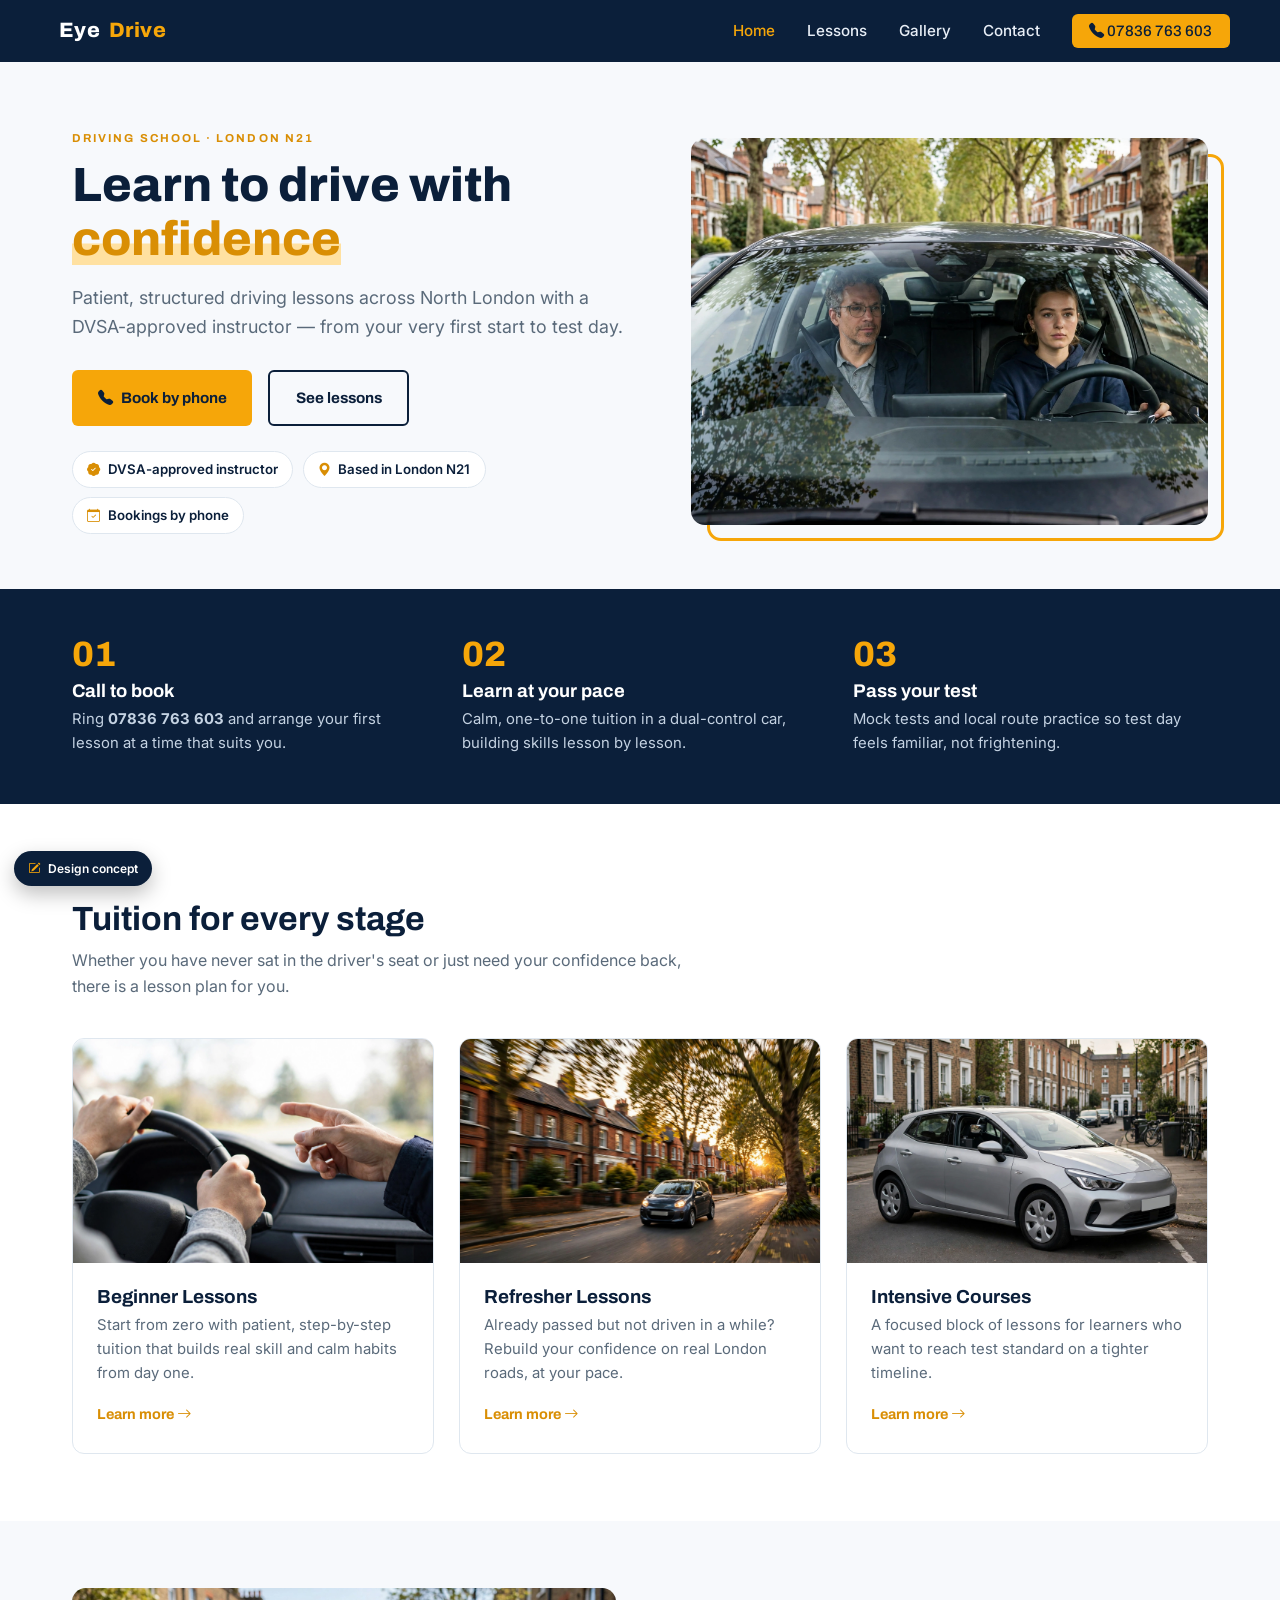
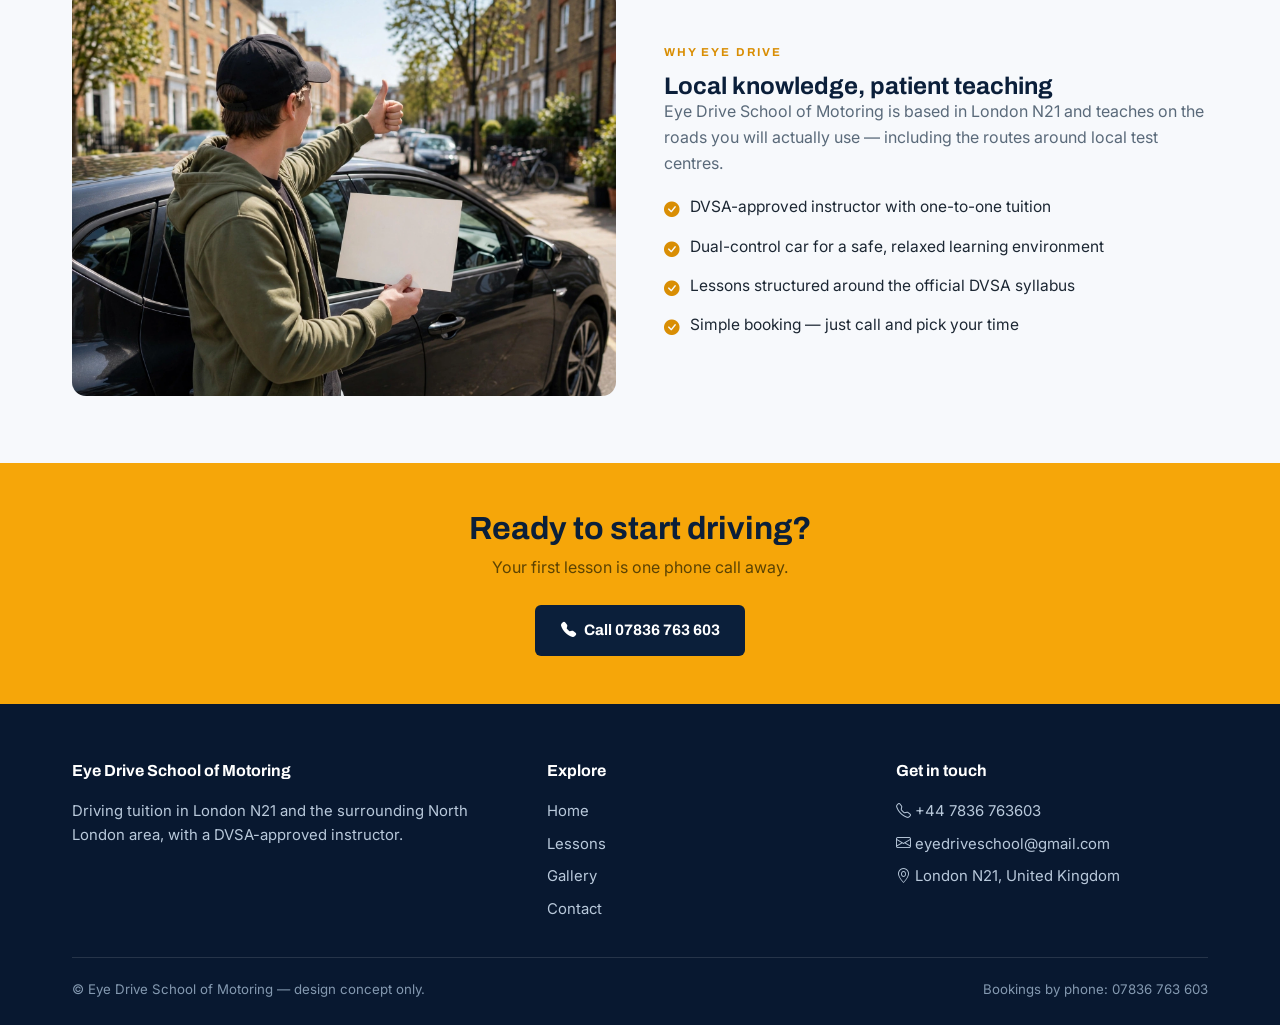
==== index.html @ cfa3694e "Demo website concept for Eye Drive School of Motoring (London, UK)" ====
<!doctype html>
<html lang="en">
<head>
<meta charset="utf-8">
<meta name="viewport" content="width=device-width, initial-scale=1">
<title>Eye Drive School of Motoring — Driving Lessons in London N21</title>
<meta name="description" content="Driving lessons in London N21 with a DVSA-approved instructor. Beginner, refresher and intensive lessons. Bookings by phone.">
<link rel="preconnect" href="https://fonts.googleapis.com">
<link href="https://fonts.googleapis.com/css2?family=Archivo:wght@600;700;800&family=Inter:wght@400;500;600&display=swap" rel="stylesheet">
<link rel="stylesheet" href="https://cdn.jsdelivr.net/npm/bootstrap-icons@1.11.3/font/bootstrap-icons.min.css">
<link rel="stylesheet" href="styles.css">
</head>
<body>
<header class="site">
  <div class="wrap nav">
    <a class="logo" href="index.html"><i class="bi bi-steering-wheel"></i>Eye<span>Drive</span></a>
    <button class="nav-toggle" aria-label="Open menu" aria-expanded="false"><i class="bi bi-list"></i></button>
    <ul class="nav-links">
      <li><a href="index.html" class="active">Home</a></li>
      <li><a href="services.html">Lessons</a></li>
      <li><a href="gallery.html">Gallery</a></li>
      <li><a href="contact.html">Contact</a></li>
      <li><a class="nav-cta" href="tel:+447836763603"><i class="bi bi-telephone-fill"></i> 07836 763 603</a></li>
    </ul>
  </div>
</header>

<section class="hero">
  <div class="wrap hero-grid">
    <div>
      <p class="kicker">Driving school · London N21</p>
      <h1>Learn to drive with <em>confidence</em></h1>
      <p class="lede">Patient, structured driving lessons across North London with a DVSA-approved instructor — from your very first start to test day.</p>
      <div class="hero-actions">
        <a class="btn btn-amber" href="tel:+447836763603"><i class="bi bi-telephone-fill"></i> Book by phone</a>
        <a class="btn btn-ghost" href="services.html">See lessons</a>
      </div>
      <div class="chips">
        <span class="chip"><i class="bi bi-patch-check-fill"></i> DVSA-approved instructor</span>
        <span class="chip"><i class="bi bi-geo-alt-fill"></i> Based in London N21</span>
        <span class="chip"><i class="bi bi-calendar-check"></i> Bookings by phone</span>
      </div>
    </div>
    <div class="hero-photo">
      <img src="images/hero.webp" alt="A driving lesson on a leafy North London street">
    </div>
  </div>
</section>

<section class="steps">
  <div class="wrap steps-grid">
    <div class="step"><div class="num">01</div><h3>Call to book</h3><p>Ring <b>07836 763 603</b> and arrange your first lesson at a time that suits you.</p></div>
    <div class="step"><div class="num">02</div><h3>Learn at your pace</h3><p>Calm, one-to-one tuition in a dual-control car, building skills lesson by lesson.</p></div>
    <div class="step"><div class="num">03</div><h3>Pass your test</h3><p>Mock tests and local route practice so test day feels familiar, not frightening.</p></div>
  </div>
</section>

<section class="section">
  <div class="wrap">
    <div class="sec-head">
      <p class="kicker">Lessons</p>
      <h2>Tuition for every stage</h2>
      <p>Whether you have never sat in the driver's seat or just need your confidence back, there is a lesson plan for you.</p>
    </div>
    <div class="cards">
      <article class="card">
        <img src="images/lesson.webp" alt="Learner's hands on the steering wheel during a lesson">
        <div class="card-body">
          <h3>Beginner Lessons</h3>
          <p>Start from zero with patient, step-by-step tuition that builds real skill and calm habits from day one.</p>
          <a class="card-link" href="services.html">Learn more <i class="bi bi-arrow-right"></i></a>
        </div>
      </article>
      <article class="card">
        <img src="images/street.webp" alt="Tuition car driving through a North London residential street">
        <div class="card-body">
          <h3>Refresher Lessons</h3>
          <p>Already passed but not driven in a while? Rebuild your confidence on real London roads, at your pace.</p>
          <a class="card-link" href="services.html">Learn more <i class="bi bi-arrow-right"></i></a>
        </div>
      </article>
      <article class="card">
        <img src="images/car.webp" alt="The dual-control tuition car">
        <div class="card-body">
          <h3>Intensive Courses</h3>
          <p>A focused block of lessons for learners who want to reach test standard on a tighter timeline.</p>
          <a class="card-link" href="services.html">Learn more <i class="bi bi-arrow-right"></i></a>
        </div>
      </article>
    </div>
  </div>
</section>

<section class="section alt">
  <div class="wrap split">
    <img src="images/test.webp" alt="A newly qualified driver celebrating beside the car">
    <div>
      <p class="kicker">Why Eye Drive</p>
      <h2>Local knowledge, patient teaching</h2>
      <p style="color:var(--soft)">Eye Drive School of Motoring is based in London N21 and teaches on the roads you will actually use — including the routes around local test centres.</p>
      <ul class="tick-list">
        <li><i class="bi bi-check-circle-fill"></i> DVSA-approved instructor with one-to-one tuition</li>
        <li><i class="bi bi-check-circle-fill"></i> Dual-control car for a safe, relaxed learning environment</li>
        <li><i class="bi bi-check-circle-fill"></i> Lessons structured around the official DVSA syllabus</li>
        <li><i class="bi bi-check-circle-fill"></i> Simple booking — just call and pick your time</li>
      </ul>
    </div>
  </div>
</section>

<section class="cta-band">
  <div class="wrap">
    <h2>Ready to start driving?</h2>
    <p>Your first lesson is one phone call away.</p>
    <a class="btn" href="tel:+447836763603"><i class="bi bi-telephone-fill"></i> Call 07836 763 603</a>
  </div>
</section>

<footer class="site">
  <div class="wrap">
    <div class="foot-grid">
      <div>
        <h4>Eye Drive School of Motoring</h4>
        <p style="font-size:.93rem">Driving tuition in London N21 and the surrounding North London area, with a DVSA-approved instructor.</p>
      </div>
      <div>
        <h4>Explore</h4>
        <ul>
          <li><a href="index.html">Home</a></li>
          <li><a href="services.html">Lessons</a></li>
          <li><a href="gallery.html">Gallery</a></li>
          <li><a href="contact.html">Contact</a></li>
        </ul>
      </div>
      <div>
        <h4>Get in touch</h4>
        <ul>
          <li><i class="bi bi-telephone"></i> <a href="tel:+447836763603">+44 7836 763603</a></li>
          <li><i class="bi bi-envelope"></i> <a href="mailto:eyedriveschool@gmail.com">eyedriveschool@gmail.com</a></li>
          <li><i class="bi bi-geo-alt"></i> London N21, United Kingdom</li>
        </ul>
      </div>
    </div>
    <div class="foot-bottom">
      <span>© Eye Drive School of Motoring — design concept only.</span>
      <span>Bookings by phone: 07836 763 603</span>
    </div>
  </div>
</footer>
<div class="concept-badge"><i class="bi bi-pencil-square"></i> Design concept</div>
<script>
document.querySelector('.nav-toggle').addEventListener('click', function(){
  var links = document.querySelector('.nav-links');
  var open = links.classList.toggle('open');
  this.setAttribute('aria-expanded', open);
});
</script>
</body>
</html>
---- styles.css ----
:root{
  --navy:#0b1f3a; --navy2:#123058; --amber:#f6a609; --amber-d:#d98e04;
  --ink:#1c2733; --soft:#5a6a7a; --paper:#f7f9fc; --line:#dfe7ef;
  --font-d:'Archivo',sans-serif; --font-b:'Inter',sans-serif;
}
*{margin:0;padding:0;box-sizing:border-box}
html{scroll-behavior:smooth}
body{font-family:var(--font-b);color:var(--ink);background:#fff;line-height:1.6}
img{max-width:100%;height:auto;display:block}
a{text-decoration:none;color:inherit}
.wrap{max-width:1180px;margin:0 auto;padding:0 22px}
h1,h2,h3{font-family:var(--font-d);line-height:1.12;color:var(--navy)}
.kicker{font-family:var(--font-d);font-weight:700;letter-spacing:.18em;text-transform:uppercase;font-size:.72rem;color:var(--amber-d);margin-bottom:.7rem}
.btn{display:inline-flex;align-items:center;gap:.5rem;font-family:var(--font-d);font-weight:700;padding:.85rem 1.6rem;border-radius:6px;font-size:.95rem;transition:.2s}
.btn-amber{background:var(--amber);color:var(--navy)}
.btn-amber:hover{background:var(--amber-d);color:#fff}
.btn-ghost{border:2px solid var(--navy);color:var(--navy)}
.btn-ghost:hover{background:var(--navy);color:#fff}
/* header */
header.site{position:sticky;top:0;z-index:50;background:var(--navy);color:#fff}
.nav{display:flex;align-items:center;justify-content:space-between;padding:.9rem 0;position:relative}
.logo{font-family:var(--font-d);font-weight:800;font-size:1.3rem;letter-spacing:.02em;display:flex;align-items:center;gap:.55rem}
.logo i{color:var(--amber);font-size:1.5rem}
.logo span{color:var(--amber)}
.nav-links{display:flex;gap:2rem;align-items:center;list-style:none}
.nav-links a{font-weight:500;font-size:.95rem;color:#e8eef6}
.nav-links a:hover,.nav-links a.active{color:var(--amber)}
.nav-cta{background:var(--amber);color:var(--navy)!important;font-family:var(--font-d);font-weight:700;padding:.55rem 1.1rem;border-radius:6px}
.nav-toggle{display:none;background:none;border:0;color:#fff;font-size:1.7rem;cursor:pointer;padding:.35rem .5rem;min-width:44px;min-height:44px}
/* hero */
.hero{background:var(--paper);padding:4.2rem 0 3.4rem;overflow:hidden}
.hero-grid{display:grid;grid-template-columns:1.05fr .95fr;gap:3rem;align-items:center}
.hero h1{font-size:3rem;font-weight:800;margin-bottom:1.1rem}
.hero h1 em{font-style:normal;color:var(--amber-d);box-shadow:inset 0 -0.45em 0 #ffe1a1}
.hero p.lede{font-size:1.12rem;color:var(--soft);max-width:52ch;margin-bottom:1.8rem}
.hero-actions{display:flex;gap:1rem;flex-wrap:wrap}
.hero-photo{position:relative}
.hero-photo img{border-radius:14px;aspect-ratio:4/3;object-fit:cover;width:100%}
.hero-photo::after{content:"";position:absolute;inset:0;transform:translate(16px,16px);border:3px solid var(--amber);border-radius:14px;z-index:-1}
.hero-photo{isolation:isolate}
.chips{display:flex;gap:.6rem;flex-wrap:wrap;margin-top:1.6rem}
.chip{display:inline-flex;align-items:center;gap:.45rem;background:#fff;border:1px solid var(--line);border-radius:999px;padding:.42rem .9rem;font-size:.83rem;font-weight:600;color:var(--navy)}
.chip i{color:var(--amber-d)}
/* steps */
.steps{background:var(--navy);color:#fff;padding:3rem 0}
.steps-grid{display:grid;grid-template-columns:repeat(3,1fr);gap:2.2rem}
.step .num{font-family:var(--font-d);font-weight:800;font-size:2.2rem;color:var(--amber);line-height:1}
.step h3{color:#fff;font-size:1.15rem;margin:.6rem 0 .4rem}
.step p{color:#c4d2e2;font-size:.93rem}
/* sections */
.section{padding:4.2rem 0}
.section.alt{background:var(--paper)}
.sec-head{max-width:640px;margin-bottom:2.4rem}
.sec-head h2{font-size:2.1rem;margin-bottom:.6rem}
.sec-head p{color:var(--soft)}
.cards{display:grid;grid-template-columns:repeat(3,1fr);gap:1.6rem}
.card{background:#fff;border:1px solid var(--line);border-radius:12px;overflow:hidden;transition:.2s}
.card:hover{transform:translateY(-4px);box-shadow:0 16px 32px rgba(11,31,58,.12)}
.card img{aspect-ratio:16/10;object-fit:cover;width:100%}
.card-body{padding:1.4rem 1.5rem 1.6rem}
.card-body h3{font-size:1.18rem;margin-bottom:.45rem}
.card-body p{color:var(--soft);font-size:.93rem;margin-bottom:1rem}
.card-link{font-family:var(--font-d);font-weight:700;color:var(--amber-d);font-size:.9rem}
/* split */
.split{display:grid;grid-template-columns:1fr 1fr;gap:3rem;align-items:center}
.split img{border-radius:14px;aspect-ratio:4/3;object-fit:cover;width:100%}
.tick-list{list-style:none;margin-top:1.2rem;display:grid;gap:.7rem}
.tick-list li{display:flex;gap:.6rem;align-items:flex-start;font-size:.97rem}
.tick-list i{color:var(--amber-d);margin-top:.2rem}
/* CTA band */
.cta-band{background:var(--amber);padding:3rem 0;text-align:center}
.cta-band h2{font-size:2rem;margin-bottom:.5rem}
.cta-band p{color:#5c4303;margin-bottom:1.5rem}
.cta-band .btn{background:var(--navy);color:#fff}
.cta-band .btn:hover{background:var(--navy2)}
/* services list */
.svc-list{display:grid;gap:1.2rem}
.svc{display:flex;gap:1.4rem;background:#fff;border:1px solid var(--line);border-radius:12px;padding:1.6rem;align-items:flex-start}
.svc .icon-tile{flex:0 0 auto;width:56px;height:56px;border-radius:12px;background:#fff4dd;color:var(--amber-d);display:flex;align-items:center;justify-content:center;font-size:1.5rem}
.svc h3{font-size:1.2rem;margin-bottom:.35rem}
.svc p{color:var(--soft);font-size:.95rem}
.svc .tag{margin-left:auto;flex:0 0 auto;font-family:var(--font-d);font-weight:700;font-size:.78rem;letter-spacing:.08em;text-transform:uppercase;color:var(--navy);background:var(--paper);border:1px solid var(--line);padding:.4rem .8rem;border-radius:999px}
/* gallery */
.gal{display:grid;grid-template-columns:repeat(3,1fr);gap:1.2rem}
.gal figure{border-radius:12px;overflow:hidden;position:relative}
.gal img{aspect-ratio:4/3;object-fit:cover;width:100%;transition:.3s}
.gal figure:hover img{transform:scale(1.05)}
.gal figcaption{position:absolute;left:0;right:0;bottom:0;padding:1.6rem 1rem .8rem;color:#fff;font-size:.88rem;font-weight:600;background:linear-gradient(transparent,rgba(11,31,58,.75))}
/* contact */
.contact-grid{display:grid;grid-template-columns:.9fr 1.1fr;gap:2.4rem;align-items:start}
.info-card{background:var(--navy);color:#fff;border-radius:14px;padding:2rem}
.info-card h3{color:#fff;margin-bottom:1.2rem}
.info-row{display:flex;gap:.9rem;padding:.85rem 0;border-bottom:1px solid rgba(255,255,255,.14)}
.info-row:last-child{border-bottom:0}
.info-row i{color:var(--amber);font-size:1.25rem;margin-top:.15rem}
.info-row b{display:block;font-family:var(--font-d);font-size:.8rem;letter-spacing:.1em;text-transform:uppercase;color:#a9bed6;margin-bottom:.15rem}
form.demo-form{background:#fff;border:1px solid var(--line);border-radius:14px;padding:2rem}
form.demo-form label{display:block;font-weight:600;font-size:.9rem;margin-bottom:.35rem;color:var(--navy)}
form.demo-form input,form.demo-form select,form.demo-form textarea{width:100%;border:1px solid var(--line);border-radius:8px;padding:.75rem .9rem;font-family:var(--font-b);font-size:.95rem;margin-bottom:1.1rem;background:var(--paper)}
form.demo-form button{width:100%;justify-content:center;border:0;cursor:pointer}
/* page hero */
.page-hero{background:var(--navy);color:#fff;padding:3.4rem 0}
.page-hero h1{color:#fff;font-size:2.5rem;margin-bottom:.6rem}
.page-hero p{color:#c4d2e2;max-width:60ch}
/* footer */
footer.site{background:#081830;color:#b9c9db;padding:3.4rem 0 1.6rem;margin-top:0}
.foot-grid{display:grid;grid-template-columns:1.4fr 1fr 1fr;gap:2.4rem;margin-bottom:2.2rem}
footer.site h4{font-family:var(--font-d);color:#fff;margin-bottom:1rem;font-size:1rem}
footer.site ul{list-style:none;display:grid;gap:.55rem;font-size:.93rem}
footer.site a:hover{color:var(--amber)}
.foot-bottom{border-top:1px solid rgba(255,255,255,.12);padding-top:1.3rem;font-size:.83rem;color:#8499b0;display:flex;justify-content:space-between;gap:1rem;flex-wrap:wrap}
.concept-badge{position:fixed;left:14px;bottom:14px;z-index:200;background:var(--navy);color:#fff;font-size:.75rem;font-weight:600;padding:.5rem .9rem;border-radius:999px;box-shadow:0 8px 20px rgba(0,0,0,.25);display:flex;gap:.45rem;align-items:center}
.concept-badge i{color:var(--amber)}
@media(max-width:900px){
  .hero-grid,.split,.contact-grid{grid-template-columns:1fr}
  .cards,.steps-grid{grid-template-columns:1fr 1fr}
  .gal{grid-template-columns:1fr 1fr}
  .foot-grid{grid-template-columns:1fr 1fr}
  .hero h1{font-size:2.3rem}
}
@media(max-width:768px){
  .nav-toggle{display:block}
  .nav-links{display:none;position:absolute;top:100%;left:0;right:0;background:var(--navy);flex-direction:column;align-items:stretch;gap:0;padding:.6rem 22px 1.1rem;z-index:100;box-shadow:0 18px 30px rgba(0,0,0,.3)}
  .nav-links.open{display:flex}
  .nav-links li{border-top:1px solid rgba(255,255,255,.12)}
  .nav-links a{display:block;padding:.85rem 0}
  .nav-cta{text-align:center;margin-top:.6rem}
}
@media(max-width:560px){
  .cards,.steps-grid,.gal,.foot-grid{grid-template-columns:1fr}
  .hero{padding:2.6rem 0}
  .hero-photo img{aspect-ratio:16/10}
  .svc{flex-direction:column}
  .svc .tag{margin-left:0}
}
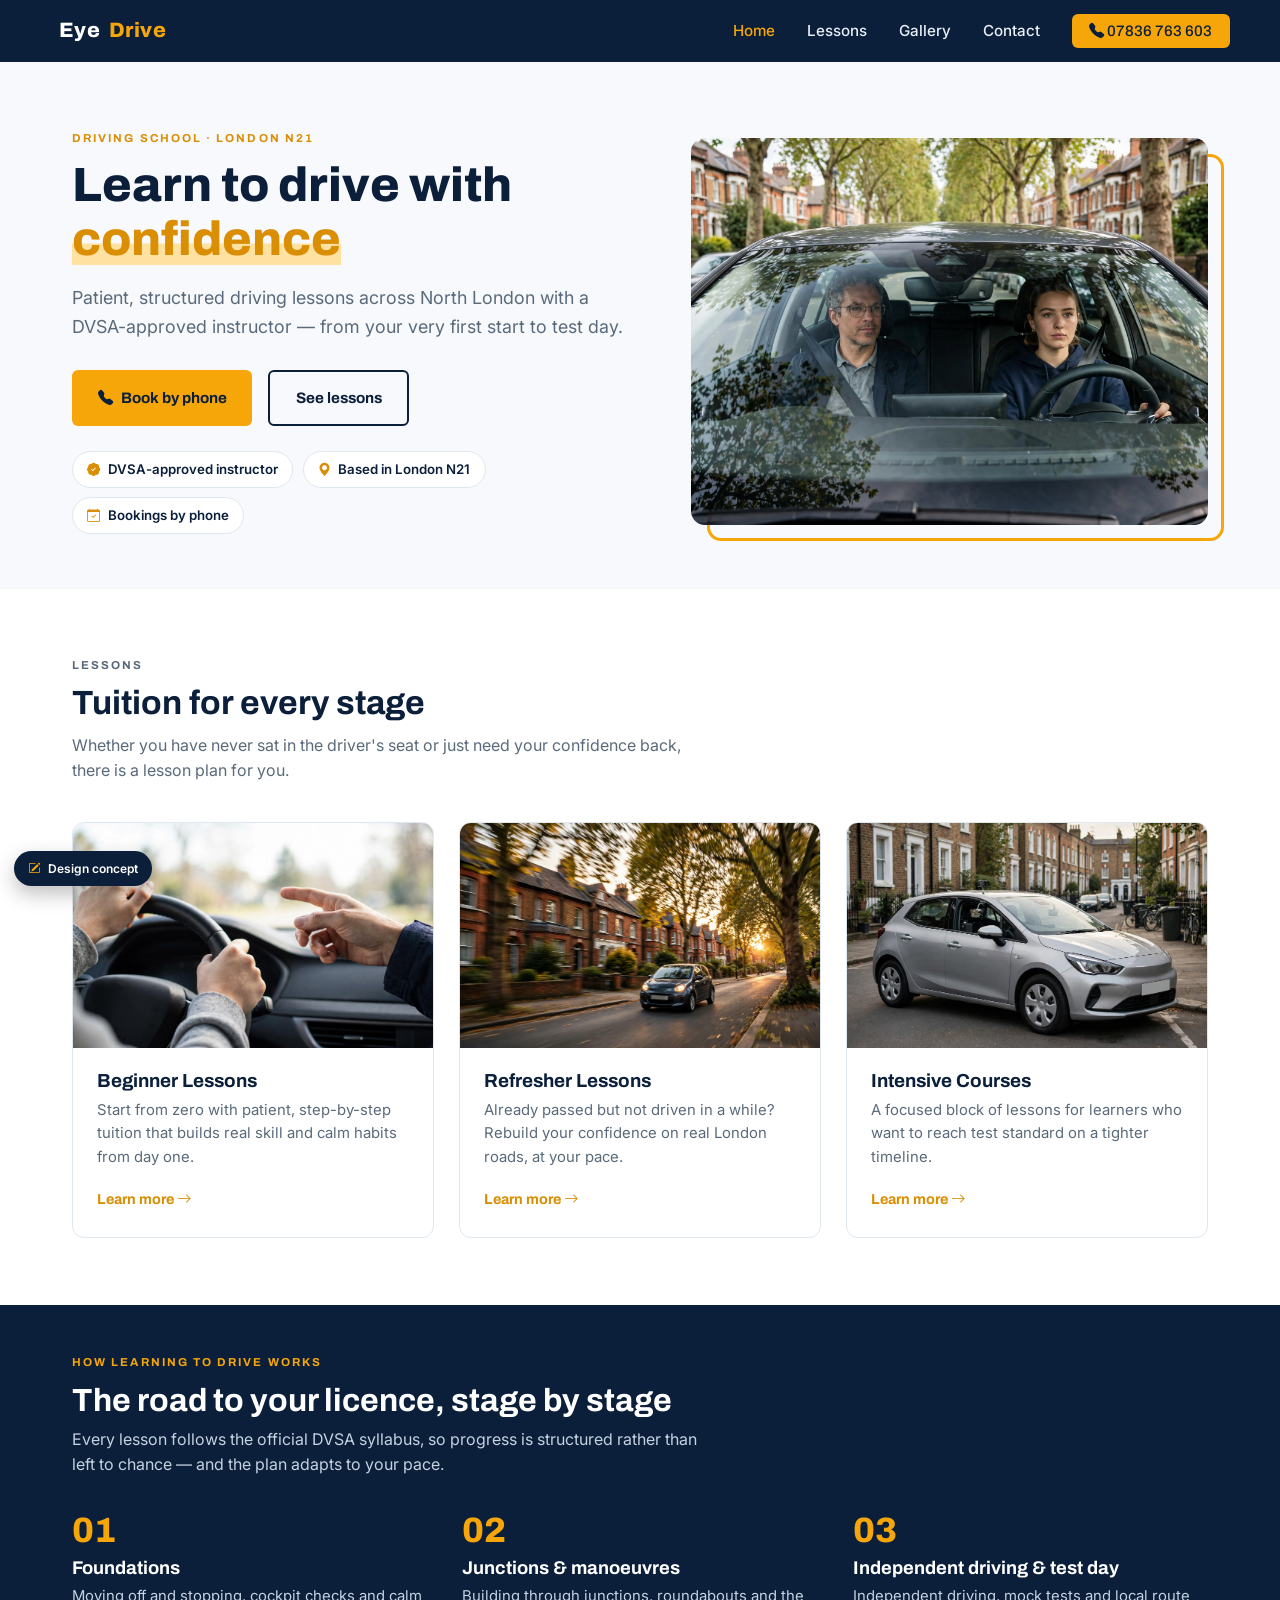
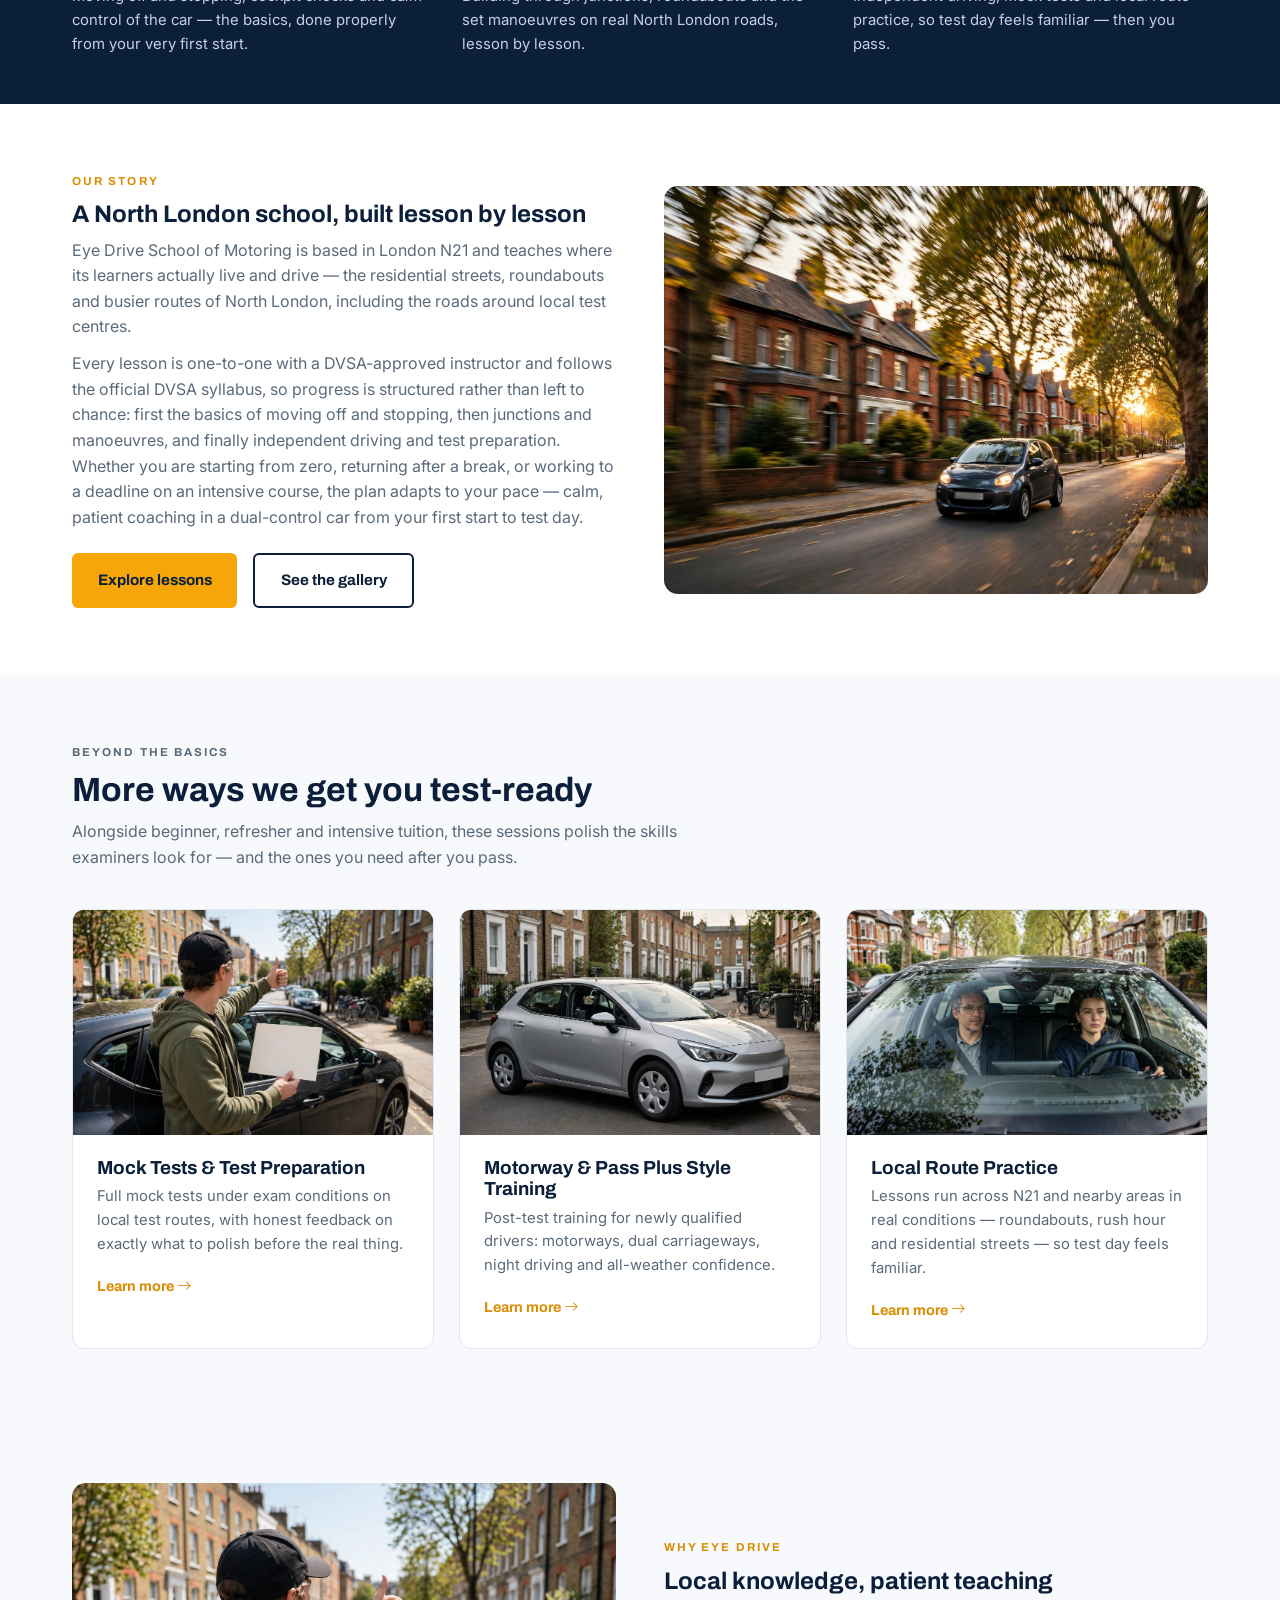
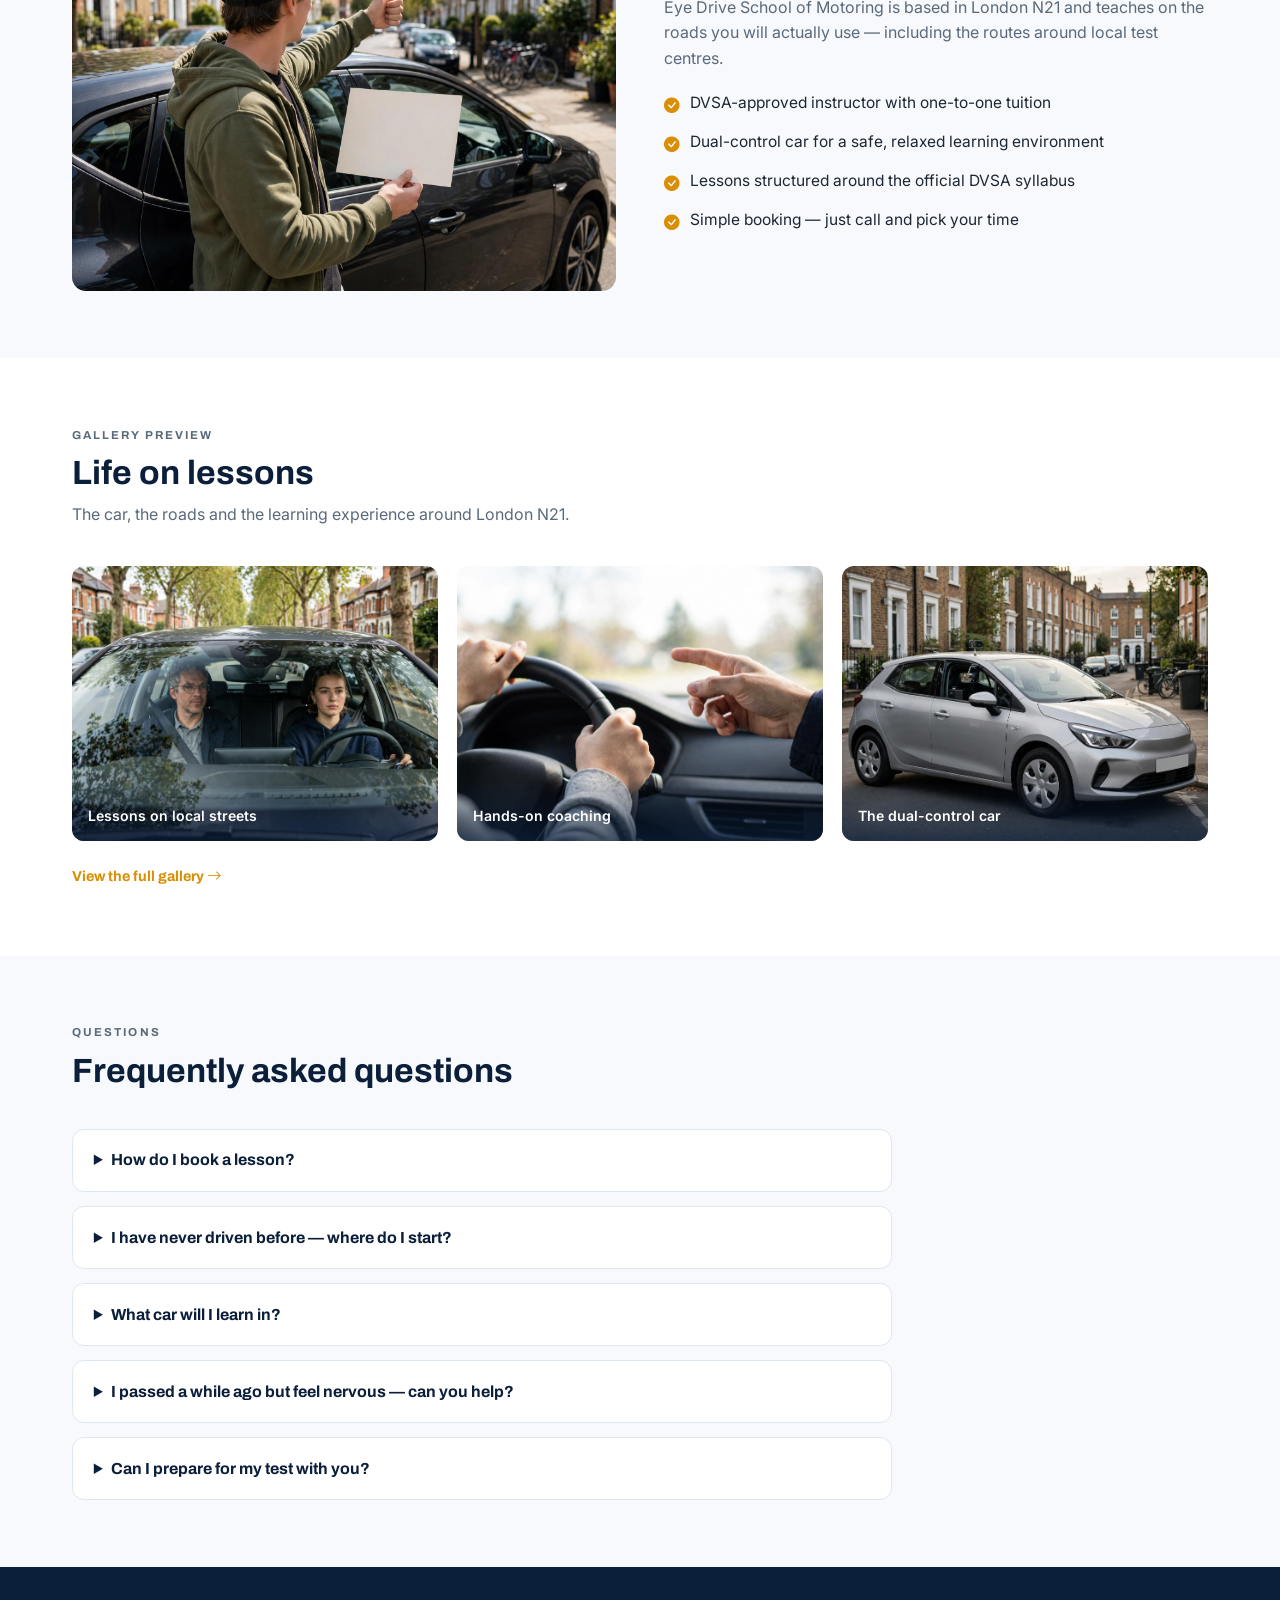
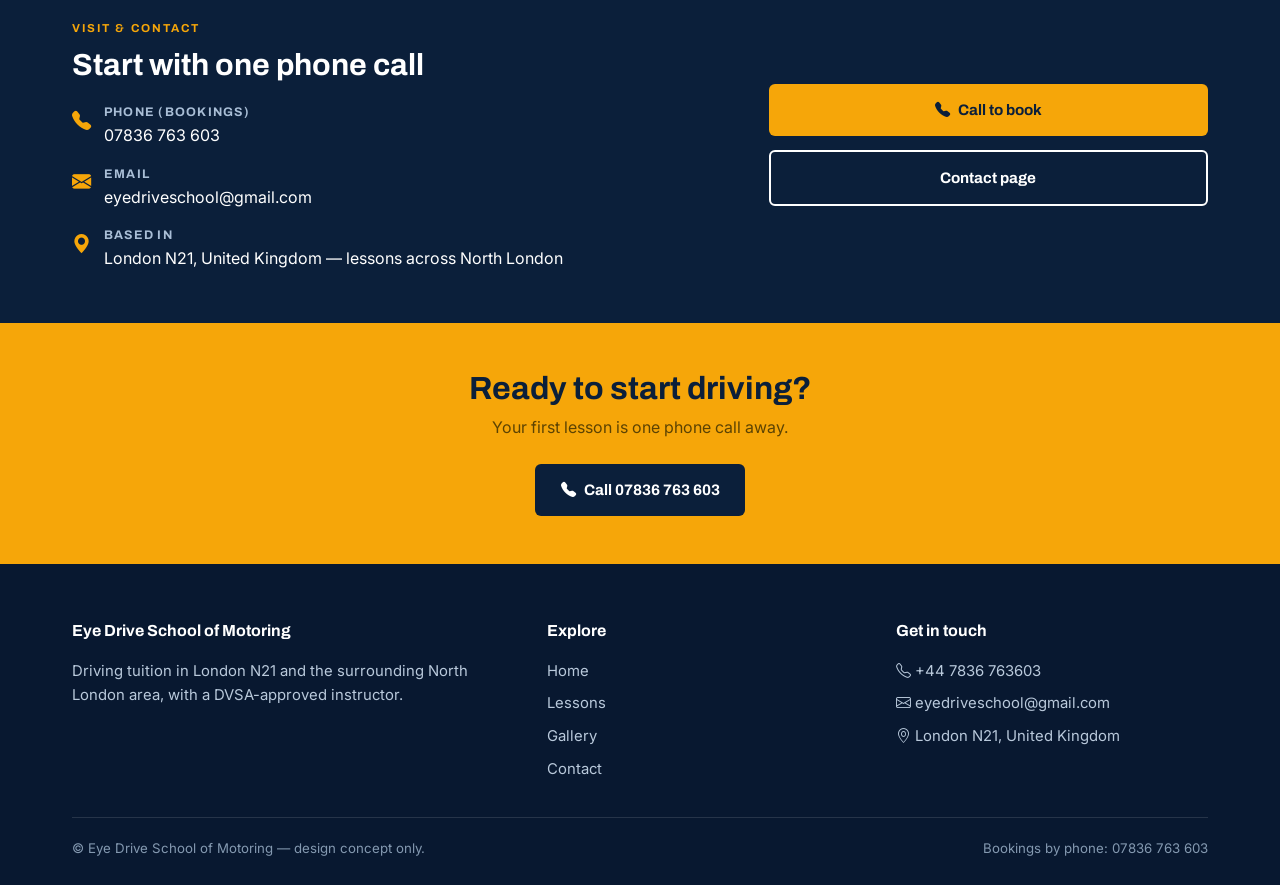
==== commit eb038c75: "Demo website concept for Eye Drive School of Motoring (London, UK)" ====
--- a/index.html
+++ b/index.html
@@ -47,14 +47,6 @@
   </div>
 </section>
 
-<section class="steps">
-  <div class="wrap steps-grid">
-    <div class="step"><div class="num">01</div><h3>Call to book</h3><p>Ring <b>07836 763 603</b> and arrange your first lesson at a time that suits you.</p></div>
-    <div class="step"><div class="num">02</div><h3>Learn at your pace</h3><p>Calm, one-to-one tuition in a dual-control car, building skills lesson by lesson.</p></div>
-    <div class="step"><div class="num">03</div><h3>Pass your test</h3><p>Mock tests and local route practice so test day feels familiar, not frightening.</p></div>
-  </div>
-</section>
-
 <section class="section">
   <div class="wrap">
     <div class="sec-head">
@@ -90,6 +82,83 @@
     </div>
   </div>
 </section>
+<section class="steps">
+  <div class="wrap">
+    <div style="max-width:640px;margin-bottom:2.2rem">
+      <p class="kicker" style="color:var(--amber)">How learning to drive works</p>
+      <h2 style="color:#fff;font-size:2rem">The road to your licence, stage by stage</h2>
+      <p style="color:#c4d2e2;margin-top:.5rem">Every lesson follows the official DVSA syllabus, so progress is structured rather than left to chance — and the plan adapts to your pace.</p>
+    </div>
+    <div class="steps-grid">
+      <div class="step"><div class="num">01</div><h3>Foundations</h3><p>Moving off and stopping, cockpit checks and calm control of the car — the basics, done properly from your very first start.</p></div>
+      <div class="step"><div class="num">02</div><h3>Junctions &amp; manoeuvres</h3><p>Building through junctions, roundabouts and the set manoeuvres on real North London roads, lesson by lesson.</p></div>
+      <div class="step"><div class="num">03</div><h3>Independent driving &amp; test day</h3><p>Independent driving, mock tests and local route practice, so test day feels familiar — then you pass.</p></div>
+    </div>
+  </div>
+</section>
+
+
+
+
+
+
+
+
+
+
+<section class="section about-sec">
+  <div class="wrap split">
+    <div>
+      <p class="kicker">Our story</p>
+      <h2>A North London school, built lesson by lesson</h2>
+      <p style="color:var(--soft);margin-top:.6rem">Eye Drive School of Motoring is based in London N21 and teaches where its learners actually live and drive — the residential streets, roundabouts and busier routes of North London, including the roads around local test centres.</p>
+      <p style="color:var(--soft);margin-top:.7rem">Every lesson is one-to-one with a DVSA-approved instructor and follows the official DVSA syllabus, so progress is structured rather than left to chance: first the basics of moving off and stopping, then junctions and manoeuvres, and finally independent driving and test preparation. Whether you are starting from zero, returning after a break, or working to a deadline on an intensive course, the plan adapts to your pace — calm, patient coaching in a dual-control car from your first start to test day.</p>
+      <div class="hero-actions" style="margin-top:1.4rem">
+        <a class="btn btn-amber" href="services.html">Explore lessons</a>
+        <a class="btn btn-ghost" href="gallery.html">See the gallery</a>
+      </div>
+    </div>
+    <img src="images/street.webp" alt="Tuition car on a residential street in North London">
+  </div>
+</section>
+
+<section class="section alt">
+  <div class="wrap">
+    <div class="sec-head">
+      <p class="kicker">Beyond the basics</p>
+      <h2>More ways we get you test-ready</h2>
+      <p>Alongside beginner, refresher and intensive tuition, these sessions polish the skills examiners look for — and the ones you need after you pass.</p>
+    </div>
+    <div class="cards">
+      <article class="card">
+        <img src="images/test.webp" alt="A learner celebrating after a mock test drive">
+        <div class="card-body">
+          <h3>Mock Tests &amp; Test Preparation</h3>
+          <p>Full mock tests under exam conditions on local test routes, with honest feedback on exactly what to polish before the real thing.</p>
+          <a class="card-link" href="services.html">Learn more <i class="bi bi-arrow-right"></i></a>
+        </div>
+      </article>
+      <article class="card">
+        <img src="images/car.webp" alt="The dual-control tuition car ready for a lesson">
+        <div class="card-body">
+          <h3>Motorway &amp; Pass Plus Style Training</h3>
+          <p>Post-test training for newly qualified drivers: motorways, dual carriageways, night driving and all-weather confidence.</p>
+          <a class="card-link" href="services.html">Learn more <i class="bi bi-arrow-right"></i></a>
+        </div>
+      </article>
+      <article class="card">
+        <img src="images/hero.webp" alt="Driving lesson on a leafy North London street">
+        <div class="card-body">
+          <h3>Local Route Practice</h3>
+          <p>Lessons run across N21 and nearby areas in real conditions — roundabouts, rush hour and residential streets — so test day feels familiar.</p>
+          <a class="card-link" href="services.html">Learn more <i class="bi bi-arrow-right"></i></a>
+        </div>
+      </article>
+    </div>
+  </div>
+</section>
+
+
 
 <section class="section alt">
   <div class="wrap split">
@@ -104,6 +173,57 @@
         <li><i class="bi bi-check-circle-fill"></i> Lessons structured around the official DVSA syllabus</li>
         <li><i class="bi bi-check-circle-fill"></i> Simple booking — just call and pick your time</li>
       </ul>
+    </div>
+  </div>
+</section>
+
+<section class="section gal-preview">
+  <div class="wrap">
+    <div class="sec-head">
+      <p class="kicker">Gallery preview</p>
+      <h2>Life on lessons</h2>
+      <p>The car, the roads and the learning experience around London N21.</p>
+    </div>
+    <div class="gal">
+      <figure><img src="images/hero.webp" alt="Driving lesson in progress on a North London street"><figcaption>Lessons on local streets</figcaption></figure>
+      <figure><img src="images/lesson.webp" alt="Close-up of hands on the steering wheel during tuition"><figcaption>Hands-on coaching</figcaption></figure>
+      <figure><img src="images/car.webp" alt="The dual-control tuition car"><figcaption>The dual-control car</figcaption></figure>
+    </div>
+    <p style="margin-top:1.4rem"><a class="card-link" href="gallery.html">View the full gallery <i class="bi bi-arrow-right"></i></a></p>
+  </div>
+</section>
+
+
+<section class="section alt faq-sec">
+  <div class="wrap">
+    <div class="sec-head">
+      <p class="kicker">Questions</p>
+      <h2>Frequently asked questions</h2>
+    </div>
+    <div class="faq-list">
+      <details class="faq-item"><summary>How do I book a lesson?</summary><p>Bookings are taken by phone — call <a href="tel:+447836763603">07836 763 603</a> to check availability and arrange a time that suits you. You can also email <a href="mailto:eyedriveschool@gmail.com">eyedriveschool@gmail.com</a>.</p></details>
+      <details class="faq-item"><summary>I have never driven before — where do I start?</summary><p>With beginner lessons. You start from zero with the basics — moving off and stopping — then build through junctions, manoeuvres and independent driving at a pace that keeps confidence high, following the DVSA syllabus.</p></details>
+      <details class="faq-item"><summary>What car will I learn in?</summary><p>Lessons are one-to-one in a dual-control car, so your instructor can support you while you learn and every lesson stays calm and safe.</p></details>
+      <details class="faq-item"><summary>I passed a while ago but feel nervous — can you help?</summary><p>Yes. Refresher lessons are designed for licence holders who have not driven for a while or feel nervous in city traffic, rebuilding skills and confidence on familiar local roads first.</p></details>
+      <details class="faq-item"><summary>Can I prepare for my test with you?</summary><p>Yes — mock tests and test preparation run under exam conditions on local test routes, with feedback on what to polish. Intensive courses are also available if you are working to a tighter timeline. Call for current lesson prices and availability.</p></details>
+    </div>
+  </div>
+</section>
+
+<section class="visit-band">
+  <div class="wrap visit-grid">
+    <div>
+      <p class="kicker">Visit &amp; contact</p>
+      <h2>Start with one phone call</h2>
+      <ul class="visit-list">
+        <li><i class="bi bi-telephone-fill"></i><span><b>Phone (bookings)</b><a href="tel:+447836763603">07836 763 603</a></span></li>
+        <li><i class="bi bi-envelope-fill"></i><span><b>Email</b><a href="mailto:eyedriveschool@gmail.com">eyedriveschool@gmail.com</a></span></li>
+        <li><i class="bi bi-geo-alt-fill"></i><span><b>Based in</b>London N21, United Kingdom — lessons across North London</span></li>
+      </ul>
+    </div>
+    <div class="visit-actions">
+      <a class="btn btn-amber" href="tel:+447836763603"><i class="bi bi-telephone-fill"></i> Call to book</a>
+      <a class="btn btn-ghost" href="contact.html">Contact page</a>
     </div>
   </div>
 </section>
--- a/styles.css
+++ b/styles.css
@@ -133,3 +133,31 @@
   .svc{flex-direction:column}
   .svc .tag{margin-left:0}
 }
+
+/* --- homepage enrichment --- */
+.highlights{background:#fff;border-bottom:1px solid var(--line);padding:1.6rem 0}
+.hl-grid{display:grid;grid-template-columns:repeat(4,1fr);gap:1.4rem}
+.hl{display:flex;gap:.8rem;align-items:flex-start}
+.hl i{color:var(--amber-d);font-size:1.5rem;margin-top:.15rem}
+.hl b{display:block;font-family:var(--font-d);font-size:.97rem;color:var(--navy)}
+.hl span{color:var(--soft);font-size:.87rem}
+.faq-list{display:grid;gap:.9rem;max-width:820px}
+.faq-item{background:#fff;border:1px solid var(--line);border-radius:12px;padding:1.1rem 1.3rem}
+.faq-item summary{font-family:var(--font-d);font-weight:700;color:var(--navy);cursor:pointer}
+.faq-item p{color:var(--soft);font-size:.94rem;margin-top:.6rem}
+.faq-item a{color:var(--amber-d);font-weight:600}
+.visit-band{background:var(--navy);color:#fff;padding:3.2rem 0}
+.visit-band h2{color:#fff;font-size:1.9rem}
+.visit-band .kicker{color:var(--amber)}
+.visit-grid{display:grid;grid-template-columns:1.2fr .8fr;gap:2.4rem;align-items:center}
+.visit-list{list-style:none;margin-top:1.3rem;display:grid;gap:1rem}
+.visit-list li{display:flex;gap:.8rem;align-items:flex-start}
+.visit-list i{color:var(--amber);font-size:1.2rem;margin-top:.15rem}
+.visit-list b{display:block;font-family:var(--font-d);font-size:.78rem;letter-spacing:.1em;text-transform:uppercase;color:#a9bed6}
+.visit-list a:hover{color:var(--amber)}
+.visit-actions{display:flex;flex-direction:column;gap:.9rem;align-items:stretch}
+.visit-actions .btn{justify-content:center}
+.visit-actions .btn-ghost{border-color:#fff;color:#fff}
+.visit-actions .btn-ghost:hover{background:#fff;color:var(--navy)}
+@media(max-width:900px){.hl-grid{grid-template-columns:1fr 1fr}.visit-grid{grid-template-columns:1fr}}
+@media(max-width:560px){.hl-grid{grid-template-columns:1fr}}
